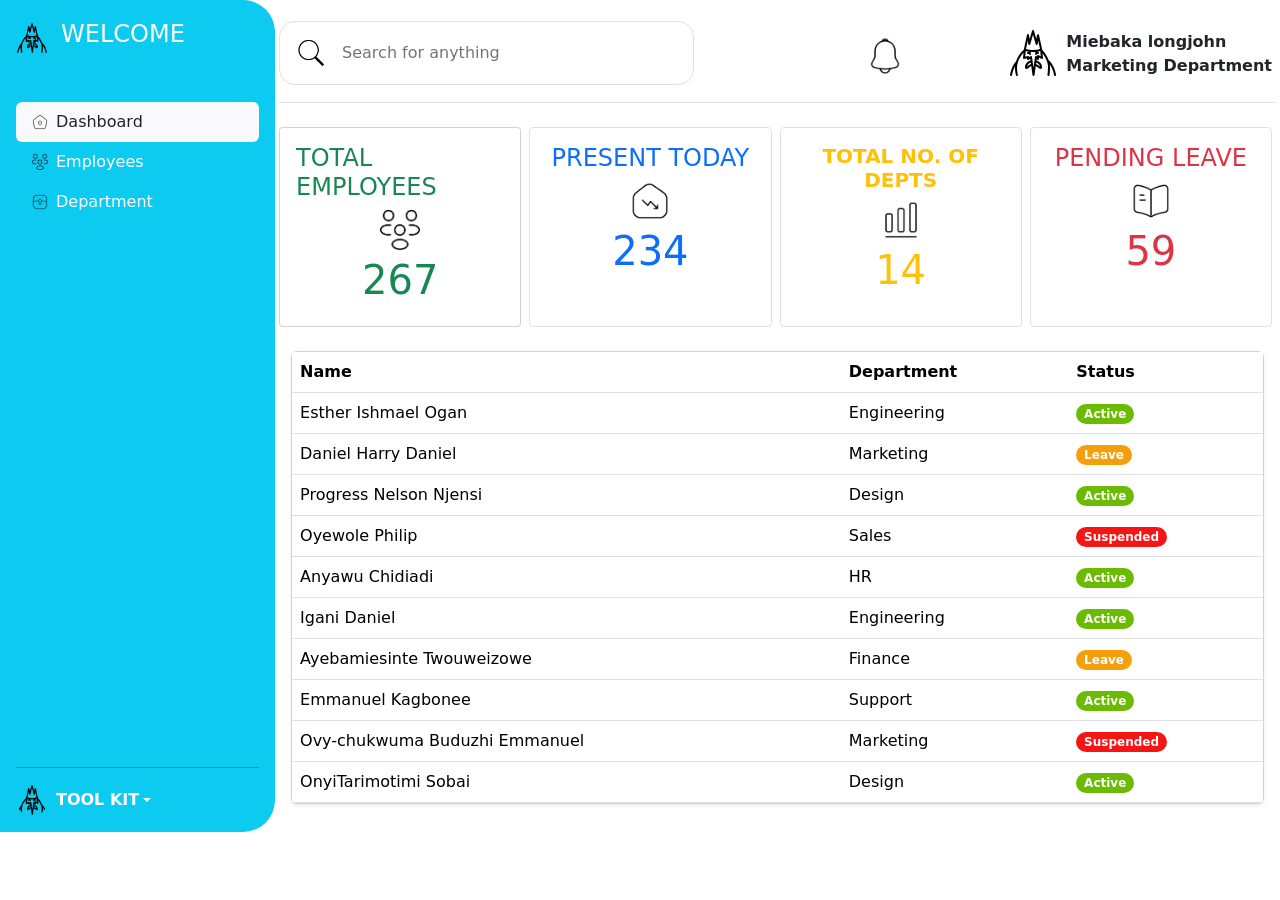
==== assets/pages/dashboard.html @ d6e9cd94 "full page done" ====
<!DOCTYPE html>
<html lang="en">
<head>
    <meta charset="UTF-8">
    <meta name="viewport" content="width=device-width, initial-scale=1.0">
    <link rel="stylesheet" href="../styles/styles.css">
    <link rel="stylesheet" href="../styles/bootstrap.min.css">
    <link rel="icon" type="image/x-icon" href="../images/icons8-ice-king-50.png">
    <title>Longjohn Enterprises Dashboard</title>
</head>
<body>

<!-- Toggle button - only shows on small screens -->


    <nav class="navbar navbar-dark bg-dark d-md-none p-2">
        <button class="btn btn-outline-light" type="button" data-bs-toggle="offcanvas" data-bs-target="#sidebar">
            <i class="bi bi-list"></i> Menu
        </button>
    </nav>

    <div class="d-flex d-md-flex">
        <!-- Sidebar -->
        <div class="offcanvas-md offcanvas-start text-bg-info rounded-end-5" tabindex="-1" id="sidebar" style="width: 280px; height: auto;">
            <div class="offcanvas-header">
                <a href="#" class="d-flex align-items-center text-white text-decoration-none">
                    <img src="../images/icons8-ice-king-50.png" alt="company logo" width="32" height="32">
                    <span class="fs-4 ms-2">WELCOME</span>
                </a>
                <button type="button" class="btn-close btn-close-white" data-bs-dismiss="offcanvas" data-bs-target="#sidebar"></button>
            </div>

            <div class="offcanvas-body h-100 d-flex flex-column p-3 pt-md-3">

                <a href="#" class="d-flex align-items-center text-white text-decoration-none d-md-block d-none mb-5">
                    <img src="../images/icons8-ice-king-50.png" alt="company logo" width="32" height="32">
                    <span class="fs-4 ms-2">WELCOME</span>
                </a>

                <ul class="nav nav-pills flex-column mb-auto">
                    <li class="nav-item">
                    <a href="#" class="nav-link active bg-light text-dark" aria-current="page">
                        <img src="../images/Home.png" alt="" width="16" height="16" class="me-2">Dashboard
                    </a>
                    </li>
                    <li>
                    <a href="#employee_table" class="nav-link text-white">
                        <img src="../images/Vector.png" alt="" width="16" height="16" class="me-2">Employees
                    </a>
                    </li>
                    <li>
                    <a href="#" class="nav-link text-white">
                        <img src="../images/Store.png" alt="" width="16" height="16" class="me-2">Department
                    </a>
                    </li>
                </ul>

                <hr>

                <div class="dropdown">
                    <a href="#" class="d-flex align-items-center text-white text-decoration-none dropdown-toggle" data-bs-toggle="dropdown" aria-expanded="false">
                        <img src="../images/icons8-ice-king-50.png" alt="" width="32" height="32" class="rounded-circle me-2">
                        <strong>TOOL KIT</strong>
                    </a>
                    <ul class="dropdown-menu dropdown-menu-dark text-small shadow">
                        <li><a class="dropdown-item" href="#">Settings</a></li>
                        <li><hr class="dropdown-divider"></li>
                        <li><a class="dropdown-item" href="../../index.html">Sign out</a></li>
                    </ul>
                </div>
            </div>
        
        </div>

        <!-- Main content -->

        <div class="flex-grow-1 p-1 border-danger">
            <!-- top nav -->

             <div class="main_nav d-flex border-bottom py-3 justify-content-between align-items-center flex-wrap">
                <div class="search_bar border rounded-4 p-3 col-12 col-lg-5 d-flex align-items-center">
                    <span><img src="../images/icons8-search-50.png" alt="" width="30px"></span>
                    <input type="text" name="searchbar" id="" class="ms-3 border-0 nav_input col-10" placeholder="Search for anything">
                </div>
                <div class="profile_image d-flex flex-wrap flex-row p-2 px-0 px-lg-1 col-12 col-lg-5 justify-content-between ">
                    <a href="#" class="pt-2"><img src="../images/Notification.png" width="40px" alt="notification"></a>
                    <div class="d-flex align-items-end">
                        <img src="../images/icons8-ice-king-50.png" alt="" class="img-fluid w-20">
                        <div class="profile_img_typography d-flex flex-column ms-2  fw-bold">
                            <span>Miebaka longjohn </span>
                            <span>Marketing Department</span>
                        </div>
                    </div>
                    
                </div>
             </div>

                <div class="card-group mt-4">
                    <div class="card me-1 rounded-1">
                        <div class="card-body d-flex flex-column align-items-center just p-3 text-success">
                            <h5 class="card-title fs-4">TOTAL EMPLOYEES</h5>
                            <img src="../images/Vector.png" alt="total" width="40px">
                            <span class="card-text fs-1">267</span>
                        </div>
                    </div>
                    <div class="card ms-1 me-1 border rounded-1 ">
                        <div class="card-body d-flex flex-column align-items-center just p-3 text-primary">
                            <h5 class="card-title fs-4">PRESENT TODAY</h5>
                            <img src="../images/Down Trend.png" alt="present" width="40px">
                            <span class="card-text fs-1">234</span>
                        </div>
                    </div>
                    <div class="card ms-1 me-1 border rounded-1 text-center">
                        <div class="card-body d-flex flex-column align-items-center just p-3 text-warning">
                        <h5 class="card-title fs-45 fw-bolder">TOTAL NO. OF DEPTS</h5>
                        <img src="../images/Analytics.png" alt="departments"  width="40px">
                        <span class="card-text fs-1">14</span>
                        </div>
                    </div>
                    <div class="card ms-1 me-1 border rounded-1 text-center">
                        <div class="card-body d-flex flex-column align-items-center just p-3 text-danger">
                        <h5 class="card-title fs-4">PENDING LEAVE</h5>
                        <img src="../images/Book.png" alt="leave" width="40px">
                        <span class="card-text fs-1">59</span>
                        </div>
                    </div>
                </div>



                <!-- table -->

                <div class="container py-4" id="employee_table">
                    <div class="card shadow-sm">
                        <div class="card-body p-0">
                            <table class="table table-hover align-middle mb-0">
                                <thead>
                                    <tr>
                                        <th>Name</th>
                                        <th>Department</th>
                                        <th>Status</th>

                                    </tr>
                                </thead>
                                <tbody>
                                    <tr>
                                        <td>Esther Ishmael Ogan</td>
                                        <td>Engineering</td>
                                        <td><span class="badge rounded-pill badge-active">Active</span></td>
                                    </tr>
                                    <tr>
                                        <td>Daniel Harry Daniel</td>
                                        <td>Marketing</td>
                                        <td><span class="badge rounded-pill badge-leave">Leave</span></td>
                                    </tr>
                                    <tr>
                                        <td>Progress Nelson Njensi</td>
                                        <td>Design</td>
                                        <td><span class="badge rounded-pill badge-active">Active</span></td>
                                    </tr>
                                    <tr>
                                        <td>Oyewole Philip</td>
                                        <td>Sales</td>
                                        <td><span class="badge rounded-pill badge-suspended">Suspended</span></td>
                                    </tr>
                                    <tr>
                                        <td>Anyawu Chidiadi</td>
                                        <td>HR</td>
                                        <td><span class="badge rounded-pill badge-active">Active</span></td>
                                    </tr>
                                    <tr>
                                        <td>Igani Daniel</td>
                                        <td>Engineering</td>
                                        <td><span class="badge rounded-pill badge-active">Active</span></td>
                                    </tr>
                                    <tr>
                                        <td>Ayebamiesinte Twouweizowe</td>
                                        <td>Finance</td>
                                        <td><span class="badge rounded-pill badge-leave">Leave</span></td>
                                    </tr>
                                    <tr>
                                        <td>Emmanuel Kagbonee</td>
                                        <td>Support</td>
                                        <td><span class="badge rounded-pill badge-active">Active</span></td>
                                    </tr>
                                    <tr>
                                        <td>Ovy-chukwuma Buduzhi Emmanuel</td>
                                        <td>Marketing</td>
                                        <td><span class="badge rounded-pill badge-suspended">Suspended</span></td>
                                    </tr>
                                    <tr>
                                        <td>OnyiTarimotimi Sobai</td>
                                        <td>Design</td>
                                        <td><span class="badge rounded-pill badge-active">Active</span></td>
                                    </tr>
                                </tbody>
                            </table>
                        </div>
                    </div>
                </div>
        </div>
    </div>
    <script src="../scripts/bootstrap.bundle.min.js"></script>
</body>
</html>
---- assets/styles/styles.css ----
*{
  margin: 0;
  padding: 0;
  box-sizing: border-box;
}

.musky-form {
  width: 400px;
  max-width: 100%;
}

.musky-input {
  background: #f3f4f6;
  border: 1px solid transparent;
}

.musky-input:focus {
  background: #ffffff;
  border-color: #7e78e2;
  box-shadow: none;
}

.musky-btn {
  background: #eef2ff;
  color: #111827;
}

.musky-btn:hover {
  background: #4338ca;
  color: #ffffff;
}

.musky-link {
  color: #4f46e5;
  text-decoration: none;
}

.nav_input:focus{
  outline: none;
}


.card{
  transition: transform 0.4s ease;
}

.card:hover{
  transform: scale(1.0);
  box-shadow: 0 10px 10px rgba(3, 111, 233, 0.507);
}


.badge-active {
  background-color: #6bbb02;
  color: #27500a;
}

.badge-leave {
  background-color: #f59f0c;
  color: #633806;
}

.badge-suspended {
  background-color: #f51515;
  color: #791f1f;
}
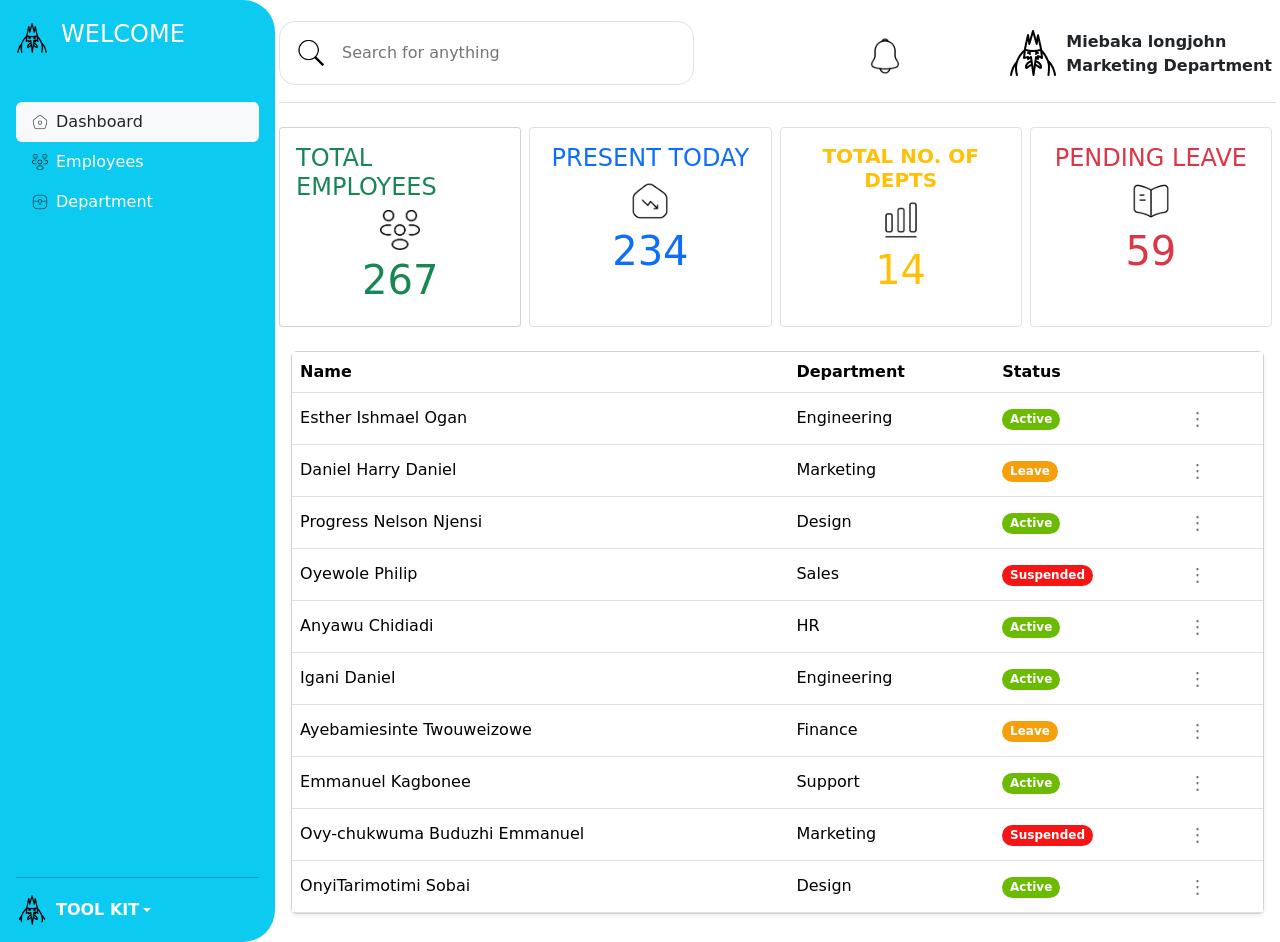
==== commit 6418a96a: "completed" ====
--- a/assets/pages/dashboard.html
+++ b/assets/pages/dashboard.html
@@ -139,7 +139,7 @@
                                         <th>Name</th>
                                         <th>Department</th>
                                         <th>Status</th>
-
+                                        <th></th>
                                     </tr>
                                 </thead>
                                 <tbody>
@@ -147,51 +147,62 @@
                                         <td>Esther Ishmael Ogan</td>
                                         <td>Engineering</td>
                                         <td><span class="badge rounded-pill badge-active">Active</span></td>
+                                        <td><button class="icon-btn" aria-label="More actions">&#8942;</button></td>
                                     </tr>
                                     <tr>
                                         <td>Daniel Harry Daniel</td>
                                         <td>Marketing</td>
                                         <td><span class="badge rounded-pill badge-leave">Leave</span></td>
+                                        <td><button class="icon-btn" aria-label="More actions">&#8942;</button></td>
+                                    </tr>
                                     </tr>
                                     <tr>
                                         <td>Progress Nelson Njensi</td>
                                         <td>Design</td>
                                         <td><span class="badge rounded-pill badge-active">Active</span></td>
+                                        <td><button class="icon-btn" aria-label="More actions">&#8942;</button></td>
                                     </tr>
                                     <tr>
                                         <td>Oyewole Philip</td>
                                         <td>Sales</td>
                                         <td><span class="badge rounded-pill badge-suspended">Suspended</span></td>
+                                        <td><button class="icon-btn" aria-label="More actions">&#8942;</button></td>
                                     </tr>
                                     <tr>
                                         <td>Anyawu Chidiadi</td>
                                         <td>HR</td>
                                         <td><span class="badge rounded-pill badge-active">Active</span></td>
+                                        <td><button class="icon-btn" aria-label="More actions">&#8942;</button></td>
                                     </tr>
                                     <tr>
                                         <td>Igani Daniel</td>
                                         <td>Engineering</td>
                                         <td><span class="badge rounded-pill badge-active">Active</span></td>
+                                        <td><button class="icon-btn" aria-label="More actions">&#8942;</button></td>
                                     </tr>
                                     <tr>
                                         <td>Ayebamiesinte Twouweizowe</td>
                                         <td>Finance</td>
                                         <td><span class="badge rounded-pill badge-leave">Leave</span></td>
+                                        <td><button class="icon-btn" aria-label="More actions">&#8942;</button></td>
                                     </tr>
                                     <tr>
                                         <td>Emmanuel Kagbonee</td>
                                         <td>Support</td>
                                         <td><span class="badge rounded-pill badge-active">Active</span></td>
+                                        <td><button class="icon-btn" aria-label="More actions">&#8942;</button></td>
                                     </tr>
                                     <tr>
                                         <td>Ovy-chukwuma Buduzhi Emmanuel</td>
                                         <td>Marketing</td>
                                         <td><span class="badge rounded-pill badge-suspended">Suspended</span></td>
+                                        <td><button class="icon-btn" aria-label="More actions">&#8942;</button></td>
                                     </tr>
                                     <tr>
                                         <td>OnyiTarimotimi Sobai</td>
                                         <td>Design</td>
                                         <td><span class="badge rounded-pill badge-active">Active</span></td>
+                                        <td><button class="icon-btn" aria-label="More actions">&#8942;</button></td>
                                     </tr>
                                 </tbody>
                             </table>
--- a/assets/styles/styles.css
+++ b/assets/styles/styles.css
@@ -66,3 +66,16 @@
 }
 
 
+.icon-btn {
+  background: none;
+  border: none;
+  color: #6b6b66;
+  font-size: 18px;
+  letter-spacing: 2px;
+  padding: 4px 10px;
+  border-radius: 6px;
+}
+
+.icon-btn:hover {
+  background-color: #f1f0ec;
+}
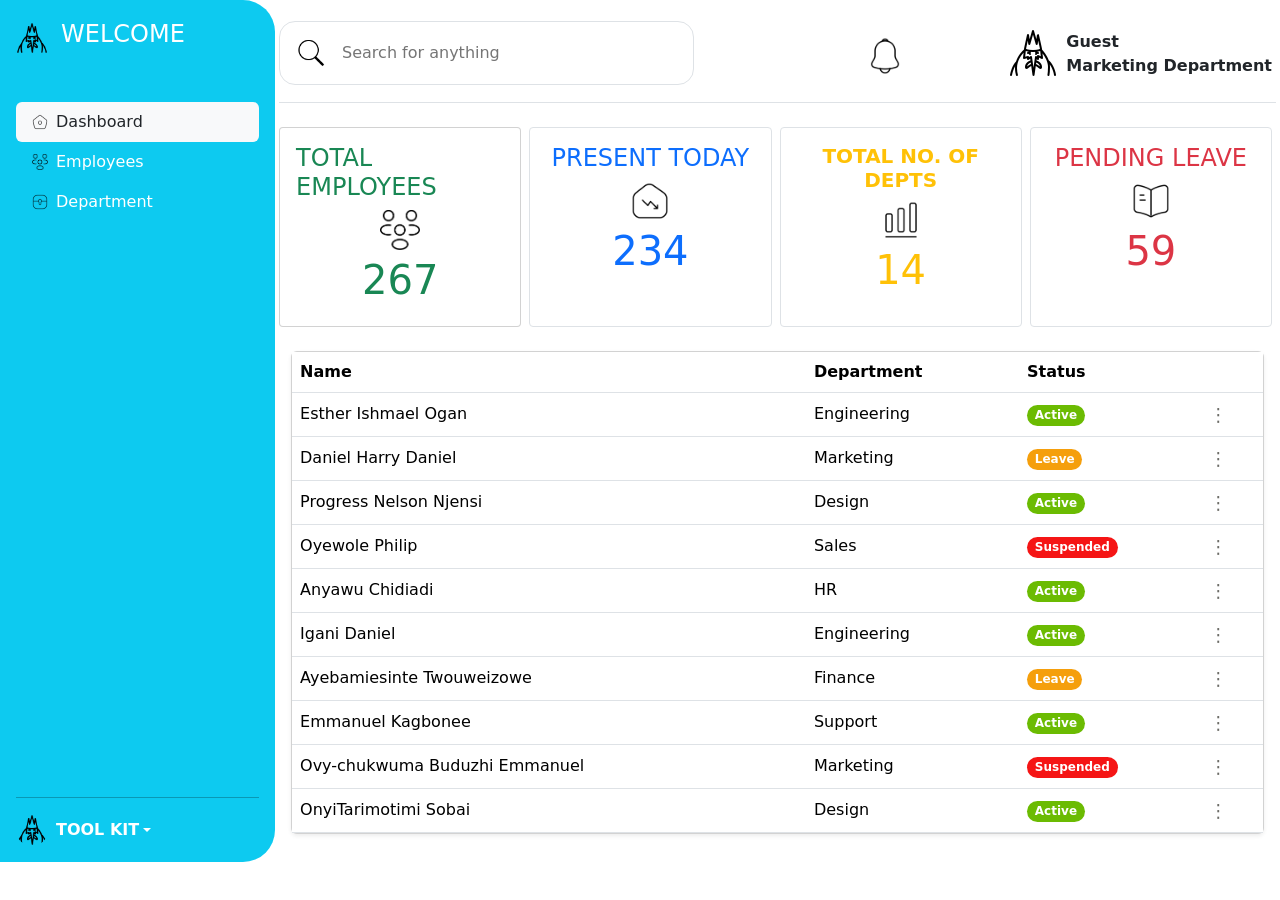
==== commit a7aaf023: "built javascript pages for dashboard and index pages" ====
--- a/assets/pages/dashboard.html
+++ b/assets/pages/dashboard.html
@@ -87,7 +87,7 @@
                     <div class="d-flex align-items-end">
                         <img src="../images/icons8-ice-king-50.png" alt="" class="img-fluid w-20">
                         <div class="profile_img_typography d-flex flex-column ms-2  fw-bold">
-                            <span>Miebaka longjohn </span>
+                            <span id="userName">Miebaka longjohn </span>
                             <span>Marketing Department</span>
                         </div>
                     </div>
@@ -212,5 +212,6 @@
         </div>
     </div>
     <script src="../scripts/bootstrap.bundle.min.js"></script>
+    <script src="../scripts/dashboard.js"></script>
 </body>
 </html>
--- a/assets/styles/styles.css
+++ b/assets/styles/styles.css
@@ -72,7 +72,7 @@
   color: #6b6b66;
   font-size: 18px;
   letter-spacing: 2px;
-  padding: 4px 10px;
+  /* padding: 4px 10px; */
   border-radius: 6px;
 }
 
